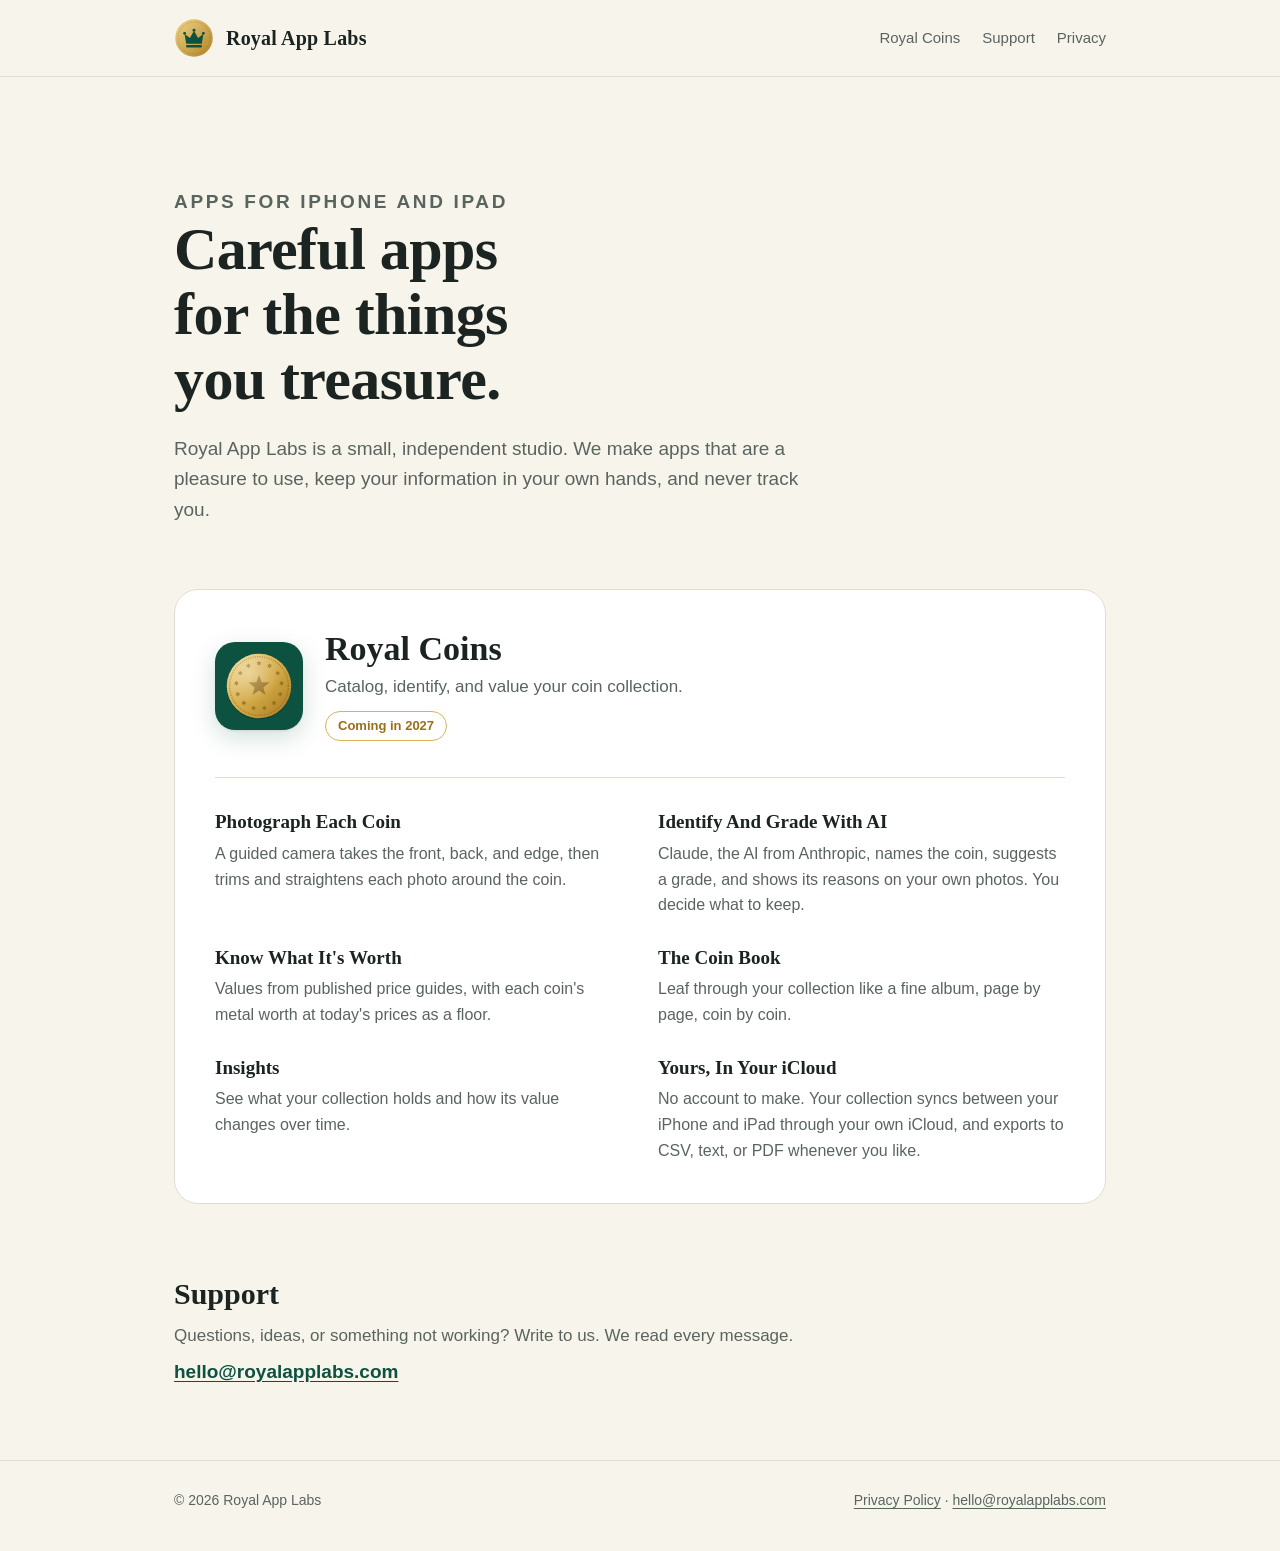
==== index.html @ 64d472fb "Royal App Labs website: home page and Royal Coins privacy policy Co-Authored-By: Claude Opus 5.5 <no" ====
<!doctype html>
<html lang="en">
<head>
  <meta charset="utf-8">
  <meta name="viewport" content="width=device-width, initial-scale=1">
  <title>Royal App Labs</title>
  <meta name="description" content="Royal App Labs makes careful, well-made apps for iPhone and iPad, starting with Royal Coins, for cataloging a coin collection.">
  <link rel="icon" href="icon.svg" type="image/svg+xml">
  <link rel="stylesheet" href="style.css">
</head>
<body>
  <header class="site-head">
    <div class="wrap">
      <a class="brand" href="./">
        <img src="icon.svg" alt="" width="40" height="40">
        Royal App Labs
      </a>
      <nav aria-label="Main">
        <a href="#coins">Royal Coins</a>
        <a href="#support">Support</a>
        <a href="privacy.html">Privacy</a>
      </nav>
    </div>
  </header>

  <main class="wrap">
    <section class="hero">
      <p class="eyebrow">Apps for iPhone and iPad</p>
      <h1>Careful apps for the things you treasure.</h1>
      <p>Royal App Labs is a small, independent studio. We make apps that are a pleasure to use, keep your information
        in your own hands, and never track you.</p>
    </section>

    <section class="app" id="coins" aria-labelledby="coins-title">
      <div class="app-head">
        <img class="app-icon" src="coins-icon.svg" alt="" width="88" height="88">
        <div>
          <h2 id="coins-title">Royal Coins</h2>
          <p>Catalog, identify, and value your coin collection.</p>
          <span class="badge">Coming in 2027</span>
        </div>
      </div>

      <ul class="features">
        <li>
          <h3>Photograph Each Coin</h3>
          <p>A guided camera takes the front, back, and edge, then trims and straightens each photo around the coin.</p>
        </li>
        <li>
          <h3>Identify And Grade With AI</h3>
          <p>Claude, the AI from Anthropic, names the coin, suggests a grade, and shows its reasons on your own photos.
            You decide what to keep.</p>
        </li>
        <li>
          <h3>Know What It's Worth</h3>
          <p>Values from published price guides, with each coin's metal worth at today's prices as a floor.</p>
        </li>
        <li>
          <h3>The Coin Book</h3>
          <p>Leaf through your collection like a fine album, page by page, coin by coin.</p>
        </li>
        <li>
          <h3>Insights</h3>
          <p>See what your collection holds and how its value changes over time.</p>
        </li>
        <li>
          <h3>Yours, In Your iCloud</h3>
          <p>No account to make. Your collection syncs between your iPhone and iPad through your own iCloud, and
            exports to CSV, text, or PDF whenever you like.</p>
        </li>
      </ul>
    </section>

    <section class="support" id="support" aria-labelledby="support-title">
      <h2 id="support-title">Support</h2>
      <p>Questions, ideas, or something not working? Write to us. We read every message.</p>
      <p><a class="mail" href="mailto:hello@royalapplabs.com">hello@royalapplabs.com</a></p>
    </section>
  </main>

  <footer class="site-foot">
    <div class="wrap">
      <span>© 2026 Royal App Labs</span>
      <span><a href="privacy.html">Privacy Policy</a> · <a href="mailto:hello@royalapplabs.com">hello@royalapplabs.com</a></span>
    </div>
  </footer>
</body>
</html>
---- style.css ----
/* Royal App Labs: one stylesheet for every page. No web fonts, scripts, or trackers: the pages load nothing from
   anywhere else. */

:root {
  --bg: #f7f4ec;
  --surface: #ffffff;
  --ink: #1b2420;
  --muted: #5a645f;
  --line: #e3ddcf;
  --green: #0d5240;
  --green-ink: #0d5240;
  --gold: #9a6f17;
  --gold-soft: #d8b25a;
  --note: #fbf3df;
  --serif: ui-serif, "New York", "Iowan Old Style", Georgia, "Times New Roman", serif;
  --sans: -apple-system, BlinkMacSystemFont, "SF Pro Text", "Segoe UI", Roboto, "Helvetica Neue", Arial, sans-serif;
  color-scheme: light dark;
}

@media (prefers-color-scheme: dark) {
  :root {
    --bg: #0b1512;
    --surface: #12201b;
    --ink: #ece7da;
    --muted: #a3ada7;
    --line: #24362f;
    --green: #0d5240;
    --green-ink: #7cc7a8;
    --gold: #dcb860;
    --gold-soft: #dcb860;
    --note: #1d2a1f;
  }
}

* { box-sizing: border-box; }

html { -webkit-text-size-adjust: 100%; }

body {
  margin: 0;
  background: var(--bg);
  color: var(--ink);
  font: 17px/1.6 var(--sans);
}

a { color: var(--green-ink); text-underline-offset: 3px; }
a:hover { color: var(--gold); }

.wrap { max-width: 980px; margin: 0 auto; padding: 0 24px; }
.narrow { max-width: 720px; }

/* Header and footer */

.site-head { border-bottom: 1px solid var(--line); }
.site-head .wrap { display: flex; align-items: center; justify-content: space-between; gap: 16px; padding-top: 18px; padding-bottom: 18px; }
.brand { display: flex; align-items: center; gap: 12px; color: var(--ink); text-decoration: none; font: 600 20px/1.2 var(--serif); letter-spacing: 0.01em; }
.brand:hover { color: var(--ink); }
.brand img { width: 40px; height: 40px; flex: none; }
.site-head nav { display: flex; gap: 22px; font-size: 15px; }
.site-head nav a { color: var(--muted); text-decoration: none; }
.site-head nav a:hover, .site-head nav a[aria-current="page"] { color: var(--ink); }

.site-foot { border-top: 1px solid var(--line); margin-top: 72px; color: var(--muted); font-size: 14px; }
.site-foot .wrap { display: flex; flex-wrap: wrap; justify-content: space-between; gap: 8px 24px; padding-top: 28px; padding-bottom: 40px; }
.site-foot a { color: var(--muted); }

/* Home */

.hero { padding: 88px 0 64px; }
.eyebrow { margin: 0 0 14px; color: var(--gold); font-size: 13px; font-weight: 600; letter-spacing: 0.14em; text-transform: uppercase; }
.hero h1 { margin: 0; max-width: 16ch; font: 600 clamp(38px, 6vw, 60px)/1.08 var(--serif); letter-spacing: -0.01em; text-wrap: balance; }
.hero p { margin: 22px 0 0; max-width: 34em; color: var(--muted); font-size: 19px; }

.app {
  background: var(--surface);
  border: 1px solid var(--line);
  border-radius: 24px;
  padding: 40px;
}
.app-head { display: flex; align-items: center; gap: 22px; }
.app-icon { width: 88px; height: 88px; flex: none; border-radius: 20px; box-shadow: 0 1px 2px rgba(0, 0, 0, 0.08), 0 8px 24px rgba(13, 82, 64, 0.18); }
.app-head h2 { margin: 0; font: 600 34px/1.1 var(--serif); }
.app-head p { margin: 6px 0 0; color: var(--muted); }
.badge { display: inline-block; margin-top: 10px; padding: 4px 12px; border: 1px solid var(--gold-soft); border-radius: 999px; color: var(--gold); font-size: 13px; font-weight: 600; }

.features { display: grid; grid-template-columns: repeat(auto-fit, minmax(260px, 1fr)); gap: 28px 36px; margin: 36px 0 0; padding: 32px 0 0; border-top: 1px solid var(--line); list-style: none; }
.features h3 { margin: 0 0 6px; font: 600 19px/1.3 var(--serif); }
.features p { margin: 0; color: var(--muted); font-size: 16px; }

.support { padding: 72px 0 0; }
.support h2 { margin: 0 0 10px; font: 600 30px/1.2 var(--serif); }
.support p { margin: 0 0 8px; color: var(--muted); }
.mail { font-size: 19px; font-weight: 600; }

/* Policy pages */

.doc { padding: 64px 0 0; }
.doc h1 { margin: 0; font: 600 clamp(34px, 5vw, 46px)/1.1 var(--serif); }
.doc .updated { margin: 10px 0 0; color: var(--muted); font-size: 15px; }
.doc h2 { margin: 44px 0 10px; font: 600 24px/1.25 var(--serif); }
.doc p, .doc li { color: var(--ink); }
.doc ul { padding-left: 22px; }
.doc li { margin: 6px 0; }
.note { margin: 28px 0 0; padding: 16px 20px; background: var(--note); border-left: 3px solid var(--gold-soft); border-radius: 0 12px 12px 0; }
.note p { margin: 0; }
.short { margin: 28px 0 0; padding: 24px 28px; background: var(--surface); border: 1px solid var(--line); border-radius: 18px; }
.short h2 { margin-top: 0; }
.short ul { margin-bottom: 0; }

@media (max-width: 600px) {
  .wrap { padding-left: 16px; padding-right: 16px; }
  .site-head .wrap { flex-direction: column; align-items: flex-start; gap: 10px; }
  .hero { padding: 56px 0 44px; }
  .hero p { font-size: 17px; }
  .app { padding: 24px 20px; border-radius: 20px; }
  .app-head { align-items: flex-start; gap: 16px; }
  .app-icon { width: 64px; height: 64px; border-radius: 15px; }
  .app-head h2 { font-size: 28px; }
  .short { padding: 20px; }
}
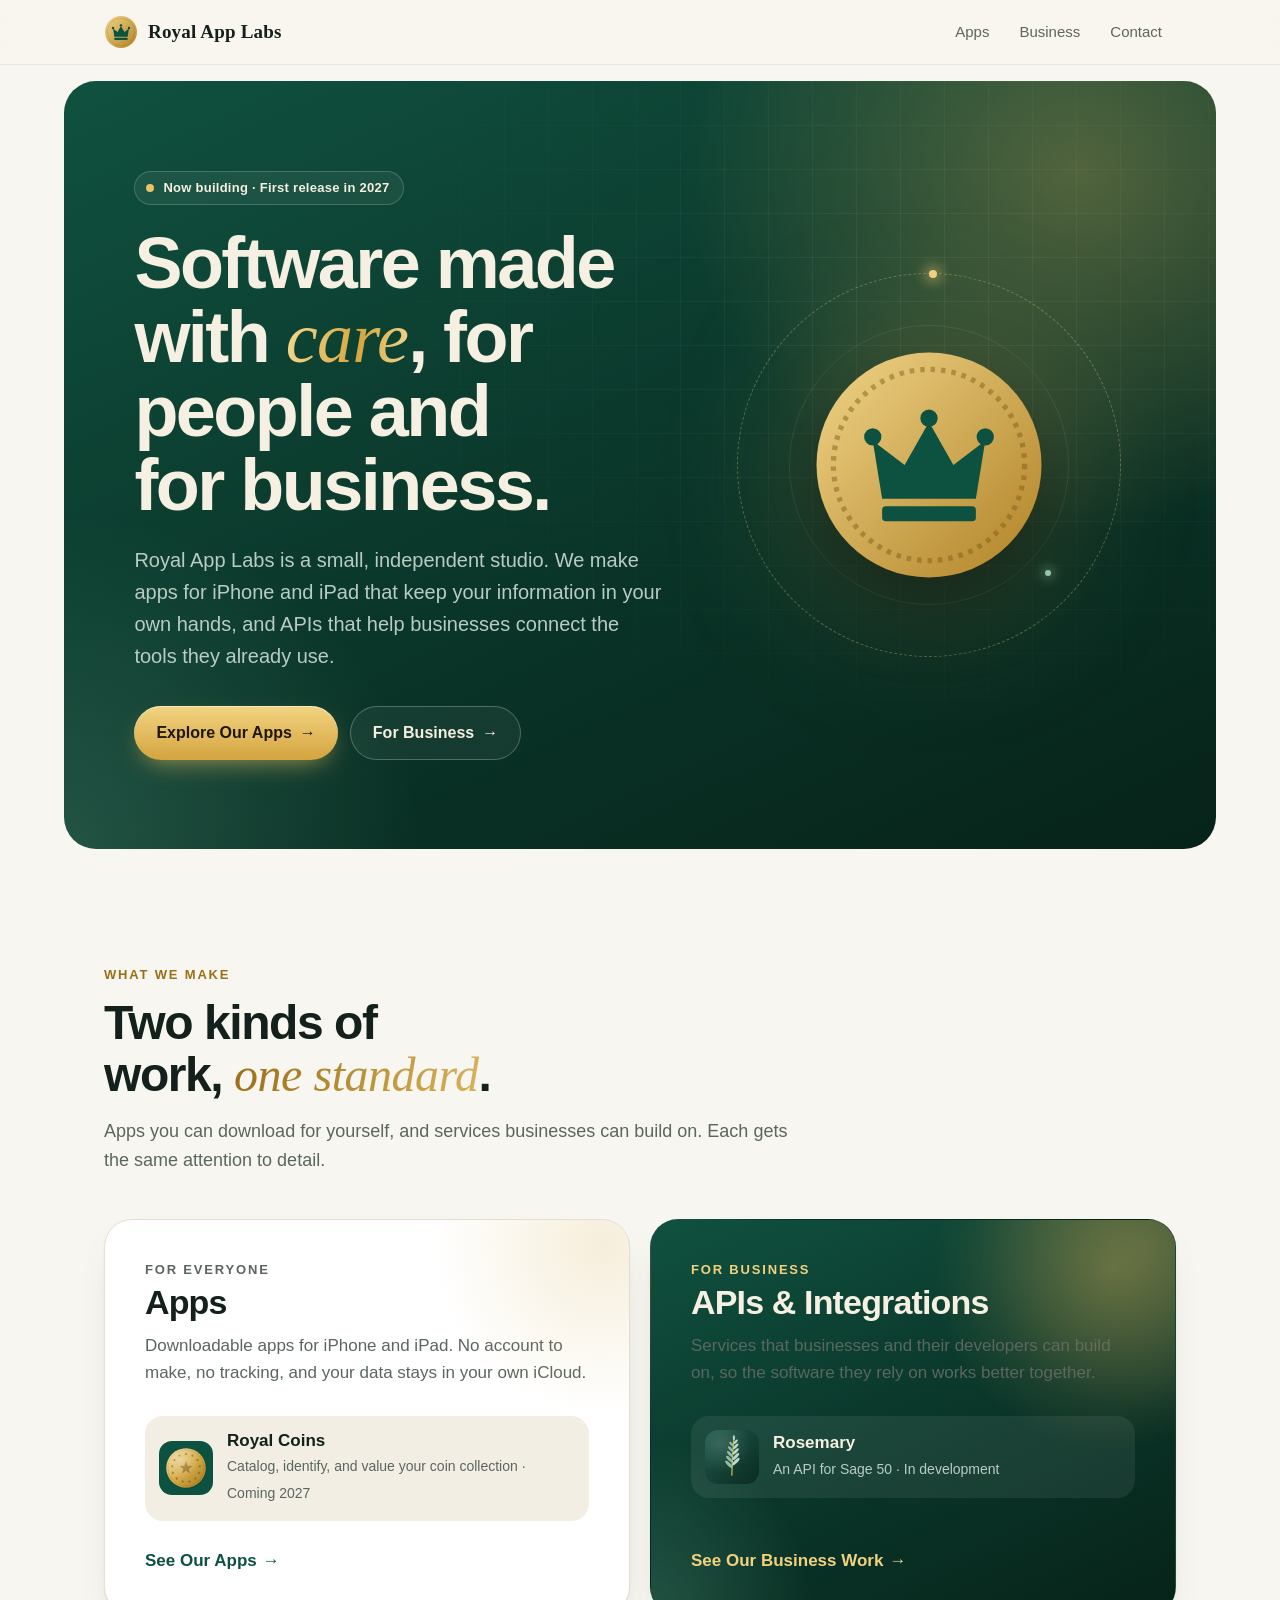
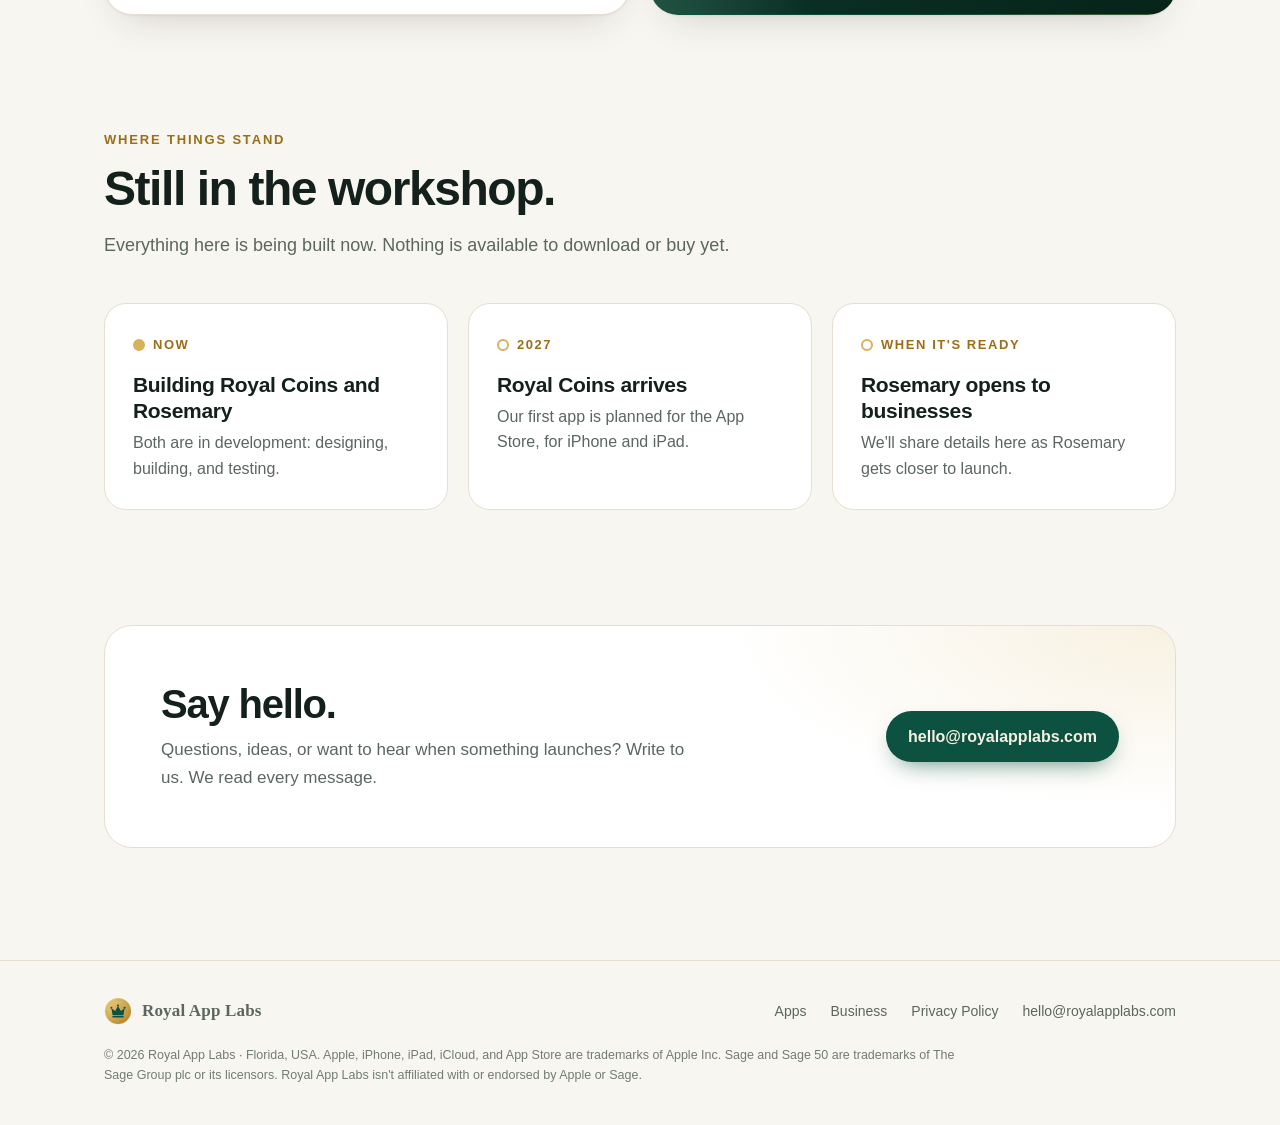
==== commit e3cced07: "Redesign the site and split apps from business work Give the site a more modern look: a green-and-go" ====
--- a/index.html
+++ b/index.html
@@ -4,7 +4,8 @@
   <meta charset="utf-8">
   <meta name="viewport" content="width=device-width, initial-scale=1">
   <title>Royal App Labs</title>
-  <meta name="description" content="Royal App Labs makes careful, well-made apps for iPhone and iPad, starting with Royal Coins, for cataloging a coin collection.">
+  <meta name="description" content="Royal App Labs is a small, independent studio making apps for iPhone and iPad, starting with Royal Coins, and APIs for businesses, starting with Rosemary for Sage 50.">
+  <meta name="theme-color" content="#0a3529">
   <link rel="icon" href="icon.svg" type="image/svg+xml">
   <link rel="stylesheet" href="style.css">
 </head>
@@ -12,76 +13,128 @@
   <header class="site-head">
     <div class="wrap">
       <a class="brand" href="./">
-        <img src="icon.svg" alt="" width="40" height="40">
-        Royal App Labs
+        <img src="icon.svg" alt="" width="34" height="34">
+        <span>Royal App Labs</span>
       </a>
       <nav aria-label="Main">
-        <a href="#coins">Royal Coins</a>
-        <a href="#support">Support</a>
-        <a href="privacy.html">Privacy</a>
+        <a href="apps.html">Apps</a>
+        <a href="business.html">Business</a>
+        <a href="#support">Contact</a>
       </nav>
     </div>
   </header>
 
-  <main class="wrap">
-    <section class="hero">
-      <p class="eyebrow">Apps for iPhone and iPad</p>
-      <h1>Careful apps for the things you treasure.</h1>
-      <p>Royal App Labs is a small, independent studio. We make apps that are a pleasure to use, keep your information
-        in your own hands, and never track you.</p>
-    </section>
+  <main>
+    <div class="shell">
+      <section class="hero">
+        <div>
+          <span class="pill rise"><span class="dot"></span>Now building · First release in 2027</span>
+          <h1 class="rise" style="--d: 0.08s">Software made with <em>care</em>, for people and for business.</h1>
+          <p class="lede rise" style="--d: 0.16s">Royal App Labs is a small, independent studio. We make apps for iPhone and iPad that keep your
+            information in your own hands, and APIs that help businesses connect the tools they already use.</p>
+          <div class="actions rise" style="--d: 0.24s">
+            <a class="btn btn-gold" href="apps.html">Explore Our Apps <span class="arrow" aria-hidden="true">→</span></a>
+            <a class="btn btn-ghost" href="business.html">For Business <span class="arrow" aria-hidden="true">→</span></a>
+          </div>
+        </div>
+        <div class="hero-art rise" style="--d: 0.2s" aria-hidden="true">
+          <span class="ring ring-1"></span>
+          <span class="ring ring-2"></span>
+          <img class="hero-coin" src="icon.svg" alt="" width="240" height="240">
+        </div>
+      </section>
+    </div>
 
-    <section class="app" id="coins" aria-labelledby="coins-title">
-      <div class="app-head">
-        <img class="app-icon" src="coins-icon.svg" alt="" width="88" height="88">
-        <div>
-          <h2 id="coins-title">Royal Coins</h2>
-          <p>Catalog, identify, and value your coin collection.</p>
-          <span class="badge">Coming in 2027</span>
+    <div class="wrap">
+      <section class="section" aria-labelledby="work-title">
+        <p class="kicker">What We Make</p>
+        <h2 class="section-title" id="work-title">Two kinds of work, <em>one standard</em>.</h2>
+        <p class="section-lede">Apps you can download for yourself, and services businesses can build on. Each gets the same
+          attention to detail.</p>
+
+        <div class="doors">
+          <a class="door reveal" id="coins" href="apps.html">
+            <p class="kicker">For Everyone</p>
+            <h3>Apps</h3>
+            <p>Downloadable apps for iPhone and iPad. No account to make, no tracking, and your data stays in your own
+              iCloud.</p>
+            <div class="product">
+              <img src="coins-icon.svg" alt="" width="54" height="54">
+              <div>
+                <strong>Royal Coins</strong>
+                <span>Catalog, identify, and value your coin collection · Coming 2027</span>
+              </div>
+            </div>
+            <span class="go">See Our Apps <span class="arrow" aria-hidden="true">→</span></span>
+          </a>
+
+          <a class="door door-dark reveal" href="business.html">
+            <p class="kicker">For Business</p>
+            <h3>APIs &amp; Integrations</h3>
+            <p>Services that businesses and their developers can build on, so the software they rely on works better
+              together.</p>
+            <div class="product">
+              <img src="rosemary-icon.svg" alt="" width="54" height="54">
+              <div>
+                <strong>Rosemary</strong>
+                <span>An API for Sage 50 · In development</span>
+              </div>
+            </div>
+            <span class="go">See Our Business Work <span class="arrow" aria-hidden="true">→</span></span>
+          </a>
         </div>
-      </div>
+      </section>
 
-      <ul class="features">
-        <li>
-          <h3>Photograph Each Coin</h3>
-          <p>A guided camera takes the front, back, and edge, then trims and straightens each photo around the coin.</p>
-        </li>
-        <li>
-          <h3>Identify And Grade With AI</h3>
-          <p>Claude, the AI from Anthropic, names the coin, suggests a grade, and shows its reasons on your own photos.
-            You decide what to keep.</p>
-        </li>
-        <li>
-          <h3>Know What It's Worth</h3>
-          <p>Values from published price guides, with each coin's metal worth at today's prices as a floor.</p>
-        </li>
-        <li>
-          <h3>The Coin Book</h3>
-          <p>Leaf through your collection like a fine album, page by page, coin by coin.</p>
-        </li>
-        <li>
-          <h3>Insights</h3>
-          <p>See what your collection holds and how its value changes over time.</p>
-        </li>
-        <li>
-          <h3>Yours, In Your iCloud</h3>
-          <p>No account to make. Your collection syncs between your iPhone and iPad through your own iCloud, and
-            exports to CSV, text, or PDF whenever you like.</p>
-        </li>
-      </ul>
-    </section>
+      <section class="section" aria-labelledby="status-title">
+        <p class="kicker">Where Things Stand</p>
+        <h2 class="section-title" id="status-title">Still in the workshop.</h2>
+        <p class="section-lede">Everything here is being built now. Nothing is available to download or buy yet.</p>
 
-    <section class="support" id="support" aria-labelledby="support-title">
-      <h2 id="support-title">Support</h2>
-      <p>Questions, ideas, or something not working? Write to us. We read every message.</p>
-      <p><a class="mail" href="mailto:hello@royalapplabs.com">hello@royalapplabs.com</a></p>
-    </section>
+        <ol class="timeline">
+          <li class="now reveal">
+            <span class="when">Now</span>
+            <h3>Building Royal Coins and Rosemary</h3>
+            <p>Both are in development: designing, building, and testing.</p>
+          </li>
+          <li class="reveal">
+            <span class="when">2027</span>
+            <h3>Royal Coins arrives</h3>
+            <p>Our first app is planned for the App Store, for iPhone and iPad.</p>
+          </li>
+          <li class="reveal">
+            <span class="when">When it's ready</span>
+            <h3>Rosemary opens to businesses</h3>
+            <p>We'll share details here as Rosemary gets closer to launch.</p>
+          </li>
+        </ol>
+      </section>
+
+      <section class="section" id="support" aria-labelledby="support-title">
+        <div class="contact reveal">
+          <div>
+            <h2 id="support-title">Say hello.</h2>
+            <p>Questions, ideas, or want to hear when something launches? Write to us. We read every message.</p>
+          </div>
+          <a class="btn btn-solid" href="mailto:hello@royalapplabs.com">hello@royalapplabs.com</a>
+        </div>
+      </section>
+    </div>
   </main>
 
   <footer class="site-foot">
     <div class="wrap">
-      <span>© 2026 Royal App Labs</span>
-      <span><a href="privacy.html">Privacy Policy</a> · <a href="mailto:hello@royalapplabs.com">hello@royalapplabs.com</a></span>
+      <div class="foot-top">
+        <a class="brand" href="./"><img src="icon.svg" alt="" width="28" height="28"><span>Royal App Labs</span></a>
+        <nav aria-label="Footer">
+          <a href="apps.html">Apps</a>
+          <a href="business.html">Business</a>
+          <a href="privacy.html">Privacy Policy</a>
+          <a href="mailto:hello@royalapplabs.com">hello@royalapplabs.com</a>
+        </nav>
+      </div>
+      <p class="legal">© 2026 Royal App Labs · Florida, USA. Apple, iPhone, iPad, iCloud, and App Store are trademarks of
+        Apple Inc. Sage and Sage 50 are trademarks of The Sage Group plc or its licensors. Royal App Labs isn't
+        affiliated with or endorsed by Apple or Sage.</p>
     </div>
   </footer>
 </body>
--- a/style.css
+++ b/style.css
@@ -1,103 +1,396 @@
 /* Royal App Labs: one stylesheet for every page. No web fonts, scripts, or trackers: the pages load nothing from
-   anywhere else. */
+   anywhere else. Motion is CSS only and switches off for people who ask for reduced motion. */
 
 :root {
-  --bg: #f7f4ec;
+  --bg: #f8f6f0;
   --surface: #ffffff;
-  --ink: #1b2420;
-  --muted: #5a645f;
-  --line: #e3ddcf;
+  --surface-2: #f2eee3;
+  --ink: #13201b;
+  --muted: #5b6660;
+  --line: #e5dfd1;
   --green: #0d5240;
   --green-ink: #0d5240;
   --gold: #9a6f17;
   --gold-soft: #d8b25a;
   --note: #fbf3df;
+  --shadow: 0 1px 2px rgba(19, 32, 27, 0.05), 0 18px 40px -20px rgba(19, 32, 27, 0.22);
+  --hero-ink: #f5f0e2;
+  --hero-muted: #b9ccc3;
+  --hero-bg:
+    radial-gradient(55% 75% at 88% 12%, rgba(216, 178, 90, 0.34), transparent 62%),
+    radial-gradient(50% 70% at 0% 100%, rgba(124, 199, 168, 0.22), transparent 62%),
+    linear-gradient(155deg, #10513f 0%, #0a3529 55%, #072319 100%);
   --serif: ui-serif, "New York", "Iowan Old Style", Georgia, "Times New Roman", serif;
   --sans: -apple-system, BlinkMacSystemFont, "SF Pro Text", "Segoe UI", Roboto, "Helvetica Neue", Arial, sans-serif;
+  --display: -apple-system, BlinkMacSystemFont, "SF Pro Display", "Segoe UI", Roboto, "Helvetica Neue", Arial, sans-serif;
+  --ease: cubic-bezier(0.2, 0.7, 0.2, 1);
   color-scheme: light dark;
 }
 
 @media (prefers-color-scheme: dark) {
   :root {
-    --bg: #0b1512;
-    --surface: #12201b;
+    --bg: #07100d;
+    --surface: #0e1a16;
+    --surface-2: #14241e;
     --ink: #ece7da;
-    --muted: #a3ada7;
-    --line: #24362f;
-    --green: #0d5240;
+    --muted: #a0aca5;
+    --line: #20332b;
     --green-ink: #7cc7a8;
     --gold: #dcb860;
     --gold-soft: #dcb860;
-    --note: #1d2a1f;
+    --note: #1b281e;
+    --shadow: 0 1px 2px rgba(0, 0, 0, 0.4), 0 18px 40px -20px rgba(0, 0, 0, 0.7);
   }
 }
 
 * { box-sizing: border-box; }
 
-html { -webkit-text-size-adjust: 100%; }
+html { -webkit-text-size-adjust: 100%; scroll-behavior: smooth; scroll-padding-top: 80px; }
 
 body {
   margin: 0;
   background: var(--bg);
   color: var(--ink);
   font: 17px/1.6 var(--sans);
+  -webkit-font-smoothing: antialiased;
 }
 
 a { color: var(--green-ink); text-underline-offset: 3px; }
 a:hover { color: var(--gold); }
-
-.wrap { max-width: 980px; margin: 0 auto; padding: 0 24px; }
+a:focus-visible, .btn:focus-visible { outline: 2px solid var(--gold-soft); outline-offset: 3px; border-radius: 8px; }
+
+.wrap { max-width: 1120px; margin: 0 auto; padding: 0 24px; }
+.shell { max-width: 1184px; margin: 0 auto; padding: 0 16px; }
 .narrow { max-width: 720px; }
 
+.ico { width: 22px; height: 22px; flex: none; fill: none; stroke: currentColor; stroke-width: 1.7; stroke-linecap: round; stroke-linejoin: round; }
+
 /* Header and footer */
 
-.site-head { border-bottom: 1px solid var(--line); }
-.site-head .wrap { display: flex; align-items: center; justify-content: space-between; gap: 16px; padding-top: 18px; padding-bottom: 18px; }
-.brand { display: flex; align-items: center; gap: 12px; color: var(--ink); text-decoration: none; font: 600 20px/1.2 var(--serif); letter-spacing: 0.01em; }
+.site-head {
+  position: sticky;
+  top: 0;
+  z-index: 10;
+  background: color-mix(in srgb, var(--bg) 82%, transparent);
+  -webkit-backdrop-filter: saturate(180%) blur(16px);
+  backdrop-filter: saturate(180%) blur(16px);
+  border-bottom: 1px solid color-mix(in srgb, var(--line) 70%, transparent);
+}
+.site-head .wrap { display: flex; align-items: center; justify-content: space-between; gap: 16px; min-height: 64px; }
+.brand { display: flex; align-items: center; gap: 10px; color: var(--ink); text-decoration: none; font: 600 19px/1.2 var(--serif); letter-spacing: 0.01em; }
 .brand:hover { color: var(--ink); }
-.brand img { width: 40px; height: 40px; flex: none; }
-.site-head nav { display: flex; gap: 22px; font-size: 15px; }
-.site-head nav a { color: var(--muted); text-decoration: none; }
-.site-head nav a:hover, .site-head nav a[aria-current="page"] { color: var(--ink); }
-
-.site-foot { border-top: 1px solid var(--line); margin-top: 72px; color: var(--muted); font-size: 14px; }
-.site-foot .wrap { display: flex; flex-wrap: wrap; justify-content: space-between; gap: 8px 24px; padding-top: 28px; padding-bottom: 40px; }
-.site-foot a { color: var(--muted); }
-
-/* Home */
-
-.hero { padding: 88px 0 64px; }
-.eyebrow { margin: 0 0 14px; color: var(--gold); font-size: 13px; font-weight: 600; letter-spacing: 0.14em; text-transform: uppercase; }
-.hero h1 { margin: 0; max-width: 16ch; font: 600 clamp(38px, 6vw, 60px)/1.08 var(--serif); letter-spacing: -0.01em; text-wrap: balance; }
-.hero p { margin: 22px 0 0; max-width: 34em; color: var(--muted); font-size: 19px; }
-
-.app {
+.brand img { width: 34px; height: 34px; flex: none; }
+.site-head nav { display: flex; gap: 2px; font-size: 15px; font-weight: 500; }
+.site-head nav a { padding: 7px 14px; border-radius: 999px; color: var(--muted); text-decoration: none; transition: background 0.2s, color 0.2s; }
+.site-head nav a:hover, .site-head nav a[aria-current="page"] { background: var(--surface-2); color: var(--ink); }
+
+.site-foot { margin-top: 112px; border-top: 1px solid var(--line); color: var(--muted); font-size: 14px; }
+.foot-top { display: flex; flex-wrap: wrap; align-items: center; justify-content: space-between; gap: 16px 32px; padding: 36px 0 20px; }
+.foot-top .brand { font-size: 17px; }
+.foot-top .brand img { width: 28px; height: 28px; }
+.foot-top nav { display: flex; flex-wrap: wrap; gap: 8px 24px; }
+.site-foot a { color: var(--muted); text-decoration: none; }
+.site-foot a:hover { color: var(--ink); }
+.legal { margin: 0; padding: 0 0 40px; max-width: 70em; font-size: 12.5px; line-height: 1.6; opacity: 0.85; }
+
+/* Hero panel, shared by the home, Apps, and Business pages */
+
+.hero {
+  position: relative;
+  isolation: isolate;
+  overflow: hidden;
+  display: grid;
+  grid-template-columns: 1.1fr 0.9fr;
+  align-items: center;
+  gap: 48px;
+  margin-top: 16px;
+  padding: clamp(48px, 7vw, 96px) clamp(24px, 5.5vw, 72px);
+  border-radius: 32px;
+  background: var(--hero-bg);
+  color: var(--hero-ink);
+}
+.hero::before {
+  content: "";
+  position: absolute;
+  inset: 0;
+  z-index: -1;
+  background-image:
+    linear-gradient(rgba(255, 255, 255, 0.055) 1px, transparent 1px),
+    linear-gradient(90deg, rgba(255, 255, 255, 0.055) 1px, transparent 1px);
+  background-size: 44px 44px;
+  -webkit-mask-image: radial-gradient(ellipse 70% 80% at 75% 30%, #000 10%, transparent 75%);
+  mask-image: radial-gradient(ellipse 70% 80% at 75% 30%, #000 10%, transparent 75%);
+}
+.hero a:not(.btn) { color: #f1d27f; }
+
+.pill {
+  display: inline-flex;
+  align-items: center;
+  gap: 9px;
+  padding: 6px 14px 6px 11px;
+  border: 1px solid rgba(255, 255, 255, 0.18);
+  border-radius: 999px;
+  background: rgba(255, 255, 255, 0.06);
+  font-size: 13px;
+  font-weight: 600;
+  letter-spacing: 0.02em;
+}
+.pill .dot { width: 8px; height: 8px; border-radius: 50%; background: #e9c46a; box-shadow: 0 0 0 0 rgba(233, 196, 106, 0.6); animation: pulse 2.4s infinite; }
+
+.hero h1 { margin: 22px 0 0; font: 700 clamp(40px, 6.2vw, 72px)/1.02 var(--display); letter-spacing: -0.035em; text-wrap: balance; }
+.hero h1 em, .section-title em {
+  font-family: var(--serif);
+  font-style: italic;
+  font-weight: 500;
+  letter-spacing: -0.01em;
+  background: linear-gradient(100deg, #f6dc93, #d6a640 60%, #f3d891);
+  -webkit-background-clip: text;
+  background-clip: text;
+  color: transparent;
+}
+.section-title em { background: linear-gradient(100deg, var(--gold), var(--gold-soft)); -webkit-background-clip: text; background-clip: text; }
+.lede { margin: 22px 0 0; max-width: 34em; color: var(--hero-muted); font-size: clamp(17px, 1.6vw, 20px); }
+
+.actions { display: flex; flex-wrap: wrap; gap: 12px; margin-top: 34px; }
+.btn {
+  display: inline-flex;
+  align-items: center;
+  gap: 8px;
+  padding: 13px 22px;
+  border-radius: 999px;
+  font-size: 16px;
+  font-weight: 600;
+  text-decoration: none;
+  transition: transform 0.2s var(--ease), background 0.2s, box-shadow 0.2s;
+}
+.btn .arrow { transition: transform 0.2s var(--ease); }
+.btn:hover { transform: translateY(-1px); }
+.btn:hover .arrow { transform: translateX(3px); }
+.btn-gold { background: linear-gradient(180deg, #f2d482, #d4a43f); color: #1e1606; box-shadow: 0 10px 26px -10px rgba(216, 178, 90, 0.8), inset 0 1px 0 rgba(255, 255, 255, 0.5); }
+.btn-gold:hover { color: #1e1606; }
+.btn-ghost { border: 1px solid rgba(255, 255, 255, 0.25); background: rgba(255, 255, 255, 0.05); color: var(--hero-ink); }
+.btn-ghost:hover { background: rgba(255, 255, 255, 0.11); color: var(--hero-ink); }
+.btn-solid { background: var(--green); color: #f5f0e2; box-shadow: 0 10px 26px -12px rgba(13, 82, 64, 0.8); }
+.btn-solid:hover { color: #f5f0e2; }
+
+/* Home: the crown coin */
+
+.hero-art { position: relative; display: grid; place-items: center; justify-self: center; width: 100%; max-width: 400px; aspect-ratio: 1; }
+.ring { position: absolute; border-radius: 50%; }
+.ring-1 { inset: 2%; border: 1px dashed rgba(246, 220, 147, 0.32); animation: spin 80s linear infinite; }
+.ring-1::after { content: ""; position: absolute; top: -4px; left: 50%; width: 8px; height: 8px; border-radius: 50%; background: #f1d27f; box-shadow: 0 0 14px 3px rgba(241, 210, 127, 0.7); }
+.ring-2 { inset: 15%; border: 1px solid rgba(255, 255, 255, 0.09); animation: spin 50s linear infinite reverse; }
+.ring-2::after { content: ""; position: absolute; bottom: 10%; right: 6%; width: 6px; height: 6px; border-radius: 50%; background: #9fd8bf; box-shadow: 0 0 12px 2px rgba(159, 216, 191, 0.6); }
+.hero-coin { position: relative; width: 60%; height: auto; filter: drop-shadow(0 30px 36px rgba(0, 0, 0, 0.45)) drop-shadow(0 0 70px rgba(216, 178, 90, 0.35)); animation: float 7s ease-in-out infinite; }
+
+/* Sections */
+
+.section { padding-top: clamp(72px, 9vw, 120px); }
+.kicker { margin: 0 0 12px; color: var(--gold); font-size: 13px; font-weight: 700; letter-spacing: 0.14em; text-transform: uppercase; }
+.section-title { margin: 0; max-width: 22ch; font: 700 clamp(30px, 4.2vw, 48px)/1.08 var(--display); letter-spacing: -0.03em; text-wrap: balance; }
+.section-lede { margin: 16px 0 0; max-width: 38em; color: var(--muted); font-size: 18px; }
+
+/* Home: the two ways in */
+
+.doors { display: grid; grid-template-columns: repeat(auto-fit, minmax(min(100%, 440px), 1fr)); gap: 20px; margin-top: 44px; }
+.door {
+  position: relative;
+  overflow: hidden;
+  display: flex;
+  flex-direction: column;
+  padding: clamp(28px, 4vw, 40px);
+  border: 1px solid var(--line);
+  border-radius: 28px;
   background: var(--surface);
+  box-shadow: var(--shadow);
+  color: var(--ink);
+  text-decoration: none;
+  transition: transform 0.3s var(--ease), border-color 0.3s, box-shadow 0.3s;
+}
+.door::after {
+  content: "";
+  position: absolute;
+  top: -40%;
+  right: -30%;
+  width: 70%;
+  aspect-ratio: 1;
+  border-radius: 50%;
+  background: radial-gradient(circle, rgba(216, 178, 90, 0.22), transparent 65%);
+  pointer-events: none;
+  transition: transform 0.5s var(--ease);
+}
+.door:hover { transform: translateY(-4px); border-color: var(--gold-soft); color: var(--ink); box-shadow: 0 1px 2px rgba(0, 0, 0, 0.06), 0 30px 60px -28px rgba(13, 82, 64, 0.45); }
+.door:hover::after { transform: scale(1.25); }
+.door-dark { border-color: transparent; background: var(--hero-bg); color: var(--hero-ink); }
+.door-dark:hover { color: var(--hero-ink); }
+.door-dark .kicker { color: #f1d27f; }
+.door-dark p { color: var(--hero-muted); }
+.door h3 { margin: 4px 0 10px; font: 700 clamp(28px, 3vw, 34px)/1.1 var(--display); letter-spacing: -0.025em; }
+.door p { margin: 0; color: var(--muted); }
+.product { display: flex; align-items: center; gap: 14px; margin-top: 30px; padding: 14px; border-radius: 18px; background: var(--surface-2); }
+.door-dark .product { background: rgba(255, 255, 255, 0.07); }
+.product img { width: 54px; height: 54px; flex: none; border-radius: 13px; }
+.product strong { display: block; font-size: 17px; line-height: 1.3; }
+.product span { font-size: 14px; color: var(--muted); }
+.door-dark .product span { color: var(--hero-muted); }
+.go { display: inline-flex; align-items: center; gap: 6px; margin-top: auto; padding-top: 26px; color: var(--green-ink); font-weight: 600; }
+.door-dark .go { color: #f1d27f; }
+.go .arrow { transition: transform 0.25s var(--ease); }
+.door:hover .go .arrow { transform: translateX(4px); }
+
+/* Home: where things stand */
+
+.timeline { display: grid; grid-template-columns: repeat(auto-fit, minmax(min(100%, 260px), 1fr)); gap: 20px; margin: 44px 0 0; padding: 0; list-style: none; }
+.timeline li { position: relative; padding: 28px; border: 1px solid var(--line); border-radius: 22px; background: var(--surface); }
+.timeline .when { display: inline-flex; align-items: center; gap: 8px; color: var(--gold); font-size: 13px; font-weight: 700; letter-spacing: 0.12em; text-transform: uppercase; }
+.timeline .when::before { content: ""; width: 8px; height: 8px; border-radius: 50%; border: 2px solid var(--gold-soft); }
+.timeline .now .when::before { background: var(--gold-soft); }
+.timeline h3 { margin: 12px 0 6px; font: 650 21px/1.25 var(--display); letter-spacing: -0.015em; }
+.timeline p { margin: 0; color: var(--muted); font-size: 16px; }
+
+/* Contact */
+
+.contact {
+  display: flex;
+  flex-wrap: wrap;
+  align-items: center;
+  justify-content: space-between;
+  gap: 24px 40px;
+  padding: clamp(32px, 5vw, 56px);
   border: 1px solid var(--line);
-  border-radius: 24px;
-  padding: 40px;
-}
-.app-head { display: flex; align-items: center; gap: 22px; }
-.app-icon { width: 88px; height: 88px; flex: none; border-radius: 20px; box-shadow: 0 1px 2px rgba(0, 0, 0, 0.08), 0 8px 24px rgba(13, 82, 64, 0.18); }
-.app-head h2 { margin: 0; font: 600 34px/1.1 var(--serif); }
-.app-head p { margin: 6px 0 0; color: var(--muted); }
-.badge { display: inline-block; margin-top: 10px; padding: 4px 12px; border: 1px solid var(--gold-soft); border-radius: 999px; color: var(--gold); font-size: 13px; font-weight: 600; }
-
-.features { display: grid; grid-template-columns: repeat(auto-fit, minmax(260px, 1fr)); gap: 28px 36px; margin: 36px 0 0; padding: 32px 0 0; border-top: 1px solid var(--line); list-style: none; }
-.features h3 { margin: 0 0 6px; font: 600 19px/1.3 var(--serif); }
-.features p { margin: 0; color: var(--muted); font-size: 16px; }
-
-.support { padding: 72px 0 0; }
-.support h2 { margin: 0 0 10px; font: 600 30px/1.2 var(--serif); }
-.support p { margin: 0 0 8px; color: var(--muted); }
-.mail { font-size: 19px; font-weight: 600; }
+  border-radius: 28px;
+  background:
+    radial-gradient(60% 120% at 100% 0%, color-mix(in srgb, var(--gold-soft) 18%, transparent), transparent 70%),
+    var(--surface);
+}
+.contact h2 { margin: 0; font: 700 clamp(28px, 3.6vw, 40px)/1.1 var(--display); letter-spacing: -0.03em; }
+.contact p { margin: 10px 0 0; max-width: 32em; color: var(--muted); }
+
+/* Product pages */
+
+.product-id { display: flex; align-items: center; gap: 20px; margin-top: 26px; }
+.product-id img { width: 84px; height: 84px; flex: none; border-radius: 20px; box-shadow: 0 0 0 1px rgba(255, 255, 255, 0.12), 0 16px 32px -12px rgba(0, 0, 0, 0.6); }
+.product-id h1 { margin: 0; }
+.tagline { margin: 6px 0 0; color: var(--hero-ink); font: 500 clamp(19px, 2vw, 23px)/1.35 var(--display); letter-spacing: -0.01em; }
+.chips { display: flex; flex-wrap: wrap; gap: 8px; margin-top: 26px; }
+.chip { padding: 5px 12px; border: 1px solid rgba(255, 255, 255, 0.2); border-radius: 999px; font-size: 13px; font-weight: 600; }
+.chip-gold { border-color: rgba(241, 210, 127, 0.55); background: rgba(241, 210, 127, 0.12); color: #f1d27f; }
+
+.cards { display: grid; grid-template-columns: repeat(auto-fit, minmax(min(100%, 300px), 1fr)); gap: 20px; margin: 44px 0 0; padding: 0; list-style: none; }
+.card { padding: 28px; border: 1px solid var(--line); border-radius: 22px; background: var(--surface); transition: transform 0.3s var(--ease), border-color 0.3s; }
+.card:hover { transform: translateY(-3px); border-color: color-mix(in srgb, var(--gold-soft) 60%, var(--line)); }
+.card .badge-ico { display: grid; place-items: center; width: 46px; height: 46px; border-radius: 14px; background: color-mix(in srgb, var(--gold-soft) 18%, transparent); color: var(--gold); }
+.card h3 { margin: 18px 0 6px; font: 650 20px/1.3 var(--display); letter-spacing: -0.015em; }
+.card p { margin: 0; color: var(--muted); font-size: 16px; }
+
+.band {
+  display: grid;
+  grid-template-columns: 0.9fr 1.1fr;
+  gap: 32px 56px;
+  align-items: start;
+  padding: clamp(32px, 5vw, 56px);
+  border-radius: 28px;
+  background: var(--hero-bg);
+  color: var(--hero-ink);
+}
+.band .kicker { color: #f1d27f; }
+.band h2 { margin: 0; font: 700 clamp(28px, 3.4vw, 38px)/1.1 var(--display); letter-spacing: -0.03em; }
+.band > div > p { margin: 14px 0 0; color: var(--hero-muted); }
+.band a { color: #f1d27f; font-weight: 600; }
+.checks { display: grid; gap: 14px; margin: 0; padding: 0; list-style: none; }
+.checks li { display: flex; gap: 12px; padding: 16px 18px; border: 1px solid rgba(255, 255, 255, 0.12); border-radius: 16px; background: rgba(255, 255, 255, 0.05); color: var(--hero-ink); }
+.checks .ico { color: #9fd8bf; margin-top: 2px; }
+
+.status {
+  display: flex;
+  gap: 18px;
+  padding: 28px 30px;
+  border: 1px solid var(--line);
+  border-left: 4px solid var(--gold-soft);
+  border-radius: 22px;
+  background: var(--note);
+}
+.status .ico { width: 26px; height: 26px; color: var(--gold); margin-top: 2px; }
+.status h2 { margin: 0; font: 650 22px/1.3 var(--display); letter-spacing: -0.015em; }
+.status p { margin: 8px 0 0; color: var(--muted); }
+.status p a { font-weight: 600; }
+
+.caption { margin: 18px 0 0; color: var(--hero-muted); font-size: 13px; text-align: center; }
+
+/* Apps: phone illustration of Royal Coins */
+
+.device { justify-self: center; }
+.phone {
+  width: 272px;
+  aspect-ratio: 9 / 19;
+  padding: 10px;
+  border-radius: 46px;
+  background: #0b0f0e;
+  box-shadow: 0 0 0 1.5px #2f3a35, 0 0 0 7px rgba(255, 255, 255, 0.04), 0 44px 80px -24px rgba(0, 0, 0, 0.7);
+  animation: float 8s ease-in-out infinite;
+}
+.screen { display: flex; flex-direction: column; height: 100%; padding: 12px 16px 16px; border-radius: 37px; background: #f8f5ec; color: #13201b; font-size: 12px; line-height: 1.4; overflow: hidden; }
+.sb { display: grid; grid-template-columns: 1fr auto 1fr; align-items: center; font-weight: 600; font-size: 12px; }
+.island { width: 78px; height: 22px; border-radius: 20px; background: #0b0f0e; }
+.sig { justify-self: end; width: 22px; height: 10px; border: 1.5px solid #13201b; border-radius: 3px; position: relative; }
+.sig::after { content: ""; position: absolute; inset: 1.5px 5px 1.5px 1.5px; border-radius: 1px; background: #13201b; }
+.m-nav { margin-top: 14px; color: #0d5240; font-weight: 600; }
+.m-coin {
+  position: relative;
+  width: 116px;
+  aspect-ratio: 1;
+  margin: 14px auto 10px;
+  border-radius: 50%;
+  background: radial-gradient(circle at 35% 28%, #ffffff 0%, #e7e9e9 20%, #b0b5b6 58%, #7f8586 100%);
+  box-shadow: inset 0 0 0 5px rgba(255, 255, 255, 0.35), inset 0 0 0 6px rgba(0, 0, 0, 0.08), 0 12px 24px -10px rgba(0, 0, 0, 0.45);
+  animation: turn 9s ease-in-out infinite;
+}
+.m-coin::before { content: ""; position: absolute; inset: 11px; border-radius: 50%; border: 1.5px dotted rgba(0, 0, 0, 0.28); }
+.m-coin span { position: absolute; left: 0; right: 0; bottom: 22px; text-align: center; font: 700 13px/1 var(--serif); letter-spacing: 0.1em; color: rgba(0, 0, 0, 0.38); }
+.m-coin i { position: absolute; top: 26px; left: 50%; width: 34px; height: 40px; margin-left: -17px; border-radius: 50% 50% 46% 46%; background: rgba(0, 0, 0, 0.12); }
+.m-title { margin: 0; text-align: center; font: 700 19px/1.2 var(--serif); }
+.m-sub { margin: 2px 0 0; text-align: center; color: #5b6660; }
+.m-chips { display: flex; justify-content: center; gap: 6px; margin-top: 10px; }
+.m-chips span { padding: 3px 9px; border-radius: 999px; background: #ece6d6; font-size: 10.5px; font-weight: 600; }
+.m-chips .ai { background: #f6e6b8; color: #6f4f0c; }
+.m-card { margin-top: 12px; padding: 12px 13px; border-radius: 16px; background: #fff; box-shadow: 0 1px 2px rgba(0, 0, 0, 0.06); }
+.m-row { display: flex; justify-content: space-between; font-weight: 600; }
+.m-row span:first-child { color: #5b6660; font-weight: 500; }
+.m-why { margin: 8px 0 0; padding-top: 8px; border-top: 1px solid #eee8da; color: #3d4843; font-size: 11px; }
+.m-btn { margin-top: auto; padding: 11px; border-radius: 14px; background: #0d5240; color: #f5f0e2; text-align: center; font-weight: 600; }
+
+/* Business: how Rosemary connects */
+
+.flow { display: grid; justify-items: center; gap: 0; width: 100%; max-width: 360px; margin: 0; justify-self: center; }
+.node {
+  display: flex;
+  align-items: center;
+  gap: 14px;
+  width: 100%;
+  padding: 16px 20px;
+  border: 1px solid rgba(255, 255, 255, 0.14);
+  border-radius: 20px;
+  background: rgba(255, 255, 255, 0.06);
+  -webkit-backdrop-filter: blur(6px);
+  backdrop-filter: blur(6px);
+}
+.node .ico { width: 26px; height: 26px; color: #9fd8bf; }
+.node strong { display: block; font-size: 17px; }
+.node small { display: block; color: var(--hero-muted); font-size: 13px; }
+.node-core { padding: 20px; border-color: rgba(241, 210, 127, 0.55); background: rgba(241, 210, 127, 0.1); box-shadow: 0 0 0 6px rgba(241, 210, 127, 0.06), 0 20px 50px -20px rgba(241, 210, 127, 0.5); }
+.node-core img { width: 48px; height: 48px; border-radius: 12px; }
+.node-core strong { font-size: 20px; }
+.link { position: relative; width: 2px; height: 56px; background: linear-gradient(rgba(255, 255, 255, 0.08), rgba(255, 255, 255, 0.3), rgba(255, 255, 255, 0.08)); }
+.link::before, .link::after { content: ""; position: absolute; left: -3px; width: 8px; height: 8px; border-radius: 50%; }
+.link::before { background: #f1d27f; box-shadow: 0 0 10px 2px rgba(241, 210, 127, 0.7); animation: down 2.6s ease-in-out infinite; }
+.link::after { background: #9fd8bf; box-shadow: 0 0 10px 2px rgba(159, 216, 191, 0.7); animation: up 2.6s ease-in-out 1.3s infinite; }
 
 /* Policy pages */
 
 .doc { padding: 64px 0 0; }
-.doc h1 { margin: 0; font: 600 clamp(34px, 5vw, 46px)/1.1 var(--serif); }
+.doc h1 { margin: 0; font: 700 clamp(34px, 5vw, 48px)/1.08 var(--display); letter-spacing: -0.03em; }
 .doc .updated { margin: 10px 0 0; color: var(--muted); font-size: 15px; }
-.doc h2 { margin: 44px 0 10px; font: 600 24px/1.25 var(--serif); }
+.doc h2 { margin: 44px 0 10px; font: 650 24px/1.25 var(--display); letter-spacing: -0.015em; }
 .doc p, .doc li { color: var(--ink); }
 .doc ul { padding-left: 22px; }
 .doc li { margin: 6px 0; }
@@ -107,14 +400,55 @@
 .short h2 { margin-top: 0; }
 .short ul { margin-bottom: 0; }
 
+/* Motion */
+
+.rise { animation: rise 0.9s var(--ease) both; animation-delay: var(--d, 0s); }
+
+@supports (animation-timeline: view()) {
+  .reveal { animation: rise linear both; animation-timeline: view(); animation-range: entry 0% entry 55%; }
+}
+
+@keyframes rise { from { opacity: 0; transform: translateY(18px); } to { opacity: 1; transform: none; } }
+@keyframes float { 0%, 100% { transform: translateY(0); } 50% { transform: translateY(-12px); } }
+@keyframes spin { to { transform: rotate(360deg); } }
+@keyframes turn { 0%, 100% { transform: rotateY(0); } 50% { transform: rotateY(18deg); } }
+@keyframes pulse { 0% { box-shadow: 0 0 0 0 rgba(233, 196, 106, 0.6); } 70%, 100% { box-shadow: 0 0 0 9px rgba(233, 196, 106, 0); } }
+@keyframes down { 0% { top: 0; opacity: 0; } 20%, 80% { opacity: 1; } 100% { top: calc(100% - 8px); opacity: 0; } }
+@keyframes up { 0% { top: calc(100% - 8px); opacity: 0; } 20%, 80% { opacity: 1; } 100% { top: 0; opacity: 0; } }
+
+@media (prefers-reduced-motion: reduce) {
+  html { scroll-behavior: auto; }
+  *, *::before, *::after { animation: none !important; transition: none !important; }
+}
+
+/* Smaller screens */
+
+@media (max-width: 880px) {
+  .hero { grid-template-columns: 1fr; }
+  .hero-art { max-width: 300px; }
+  .band { grid-template-columns: 1fr; }
+}
+
 @media (max-width: 600px) {
   .wrap { padding-left: 16px; padding-right: 16px; }
-  .site-head .wrap { flex-direction: column; align-items: flex-start; gap: 10px; }
-  .hero { padding: 56px 0 44px; }
-  .hero p { font-size: 17px; }
-  .app { padding: 24px 20px; border-radius: 20px; }
-  .app-head { align-items: flex-start; gap: 16px; }
-  .app-icon { width: 64px; height: 64px; border-radius: 15px; }
-  .app-head h2 { font-size: 28px; }
+  .shell { padding-left: 8px; padding-right: 8px; }
+  .site-head .wrap { min-height: 58px; }
+  .brand { font-size: 17px; }
+  .brand img { width: 30px; height: 30px; }
+  .site-head nav { font-size: 14px; }
+  .site-head nav a { padding: 6px 9px; }
+  .hero { border-radius: 26px; gap: 36px; }
+  .hero-art { max-width: 240px; }
+  .actions .btn { flex: 1 1 auto; justify-content: center; }
+  .product-id { gap: 16px; }
+  .product-id img { width: 64px; height: 64px; border-radius: 15px; }
+  .phone { width: 240px; }
+  .status { flex-direction: column; gap: 10px; padding: 24px; }
   .short { padding: 20px; }
 }
+
+/* On the narrowest phones the header keeps the crown and the nav; the name is still read out by screen readers. */
+@media (max-width: 400px) {
+  .site-head .brand span { position: absolute; width: 1px; height: 1px; overflow: hidden; clip-path: inset(50%); white-space: nowrap; }
+  .site-head .brand img { width: 34px; height: 34px; }
+}
